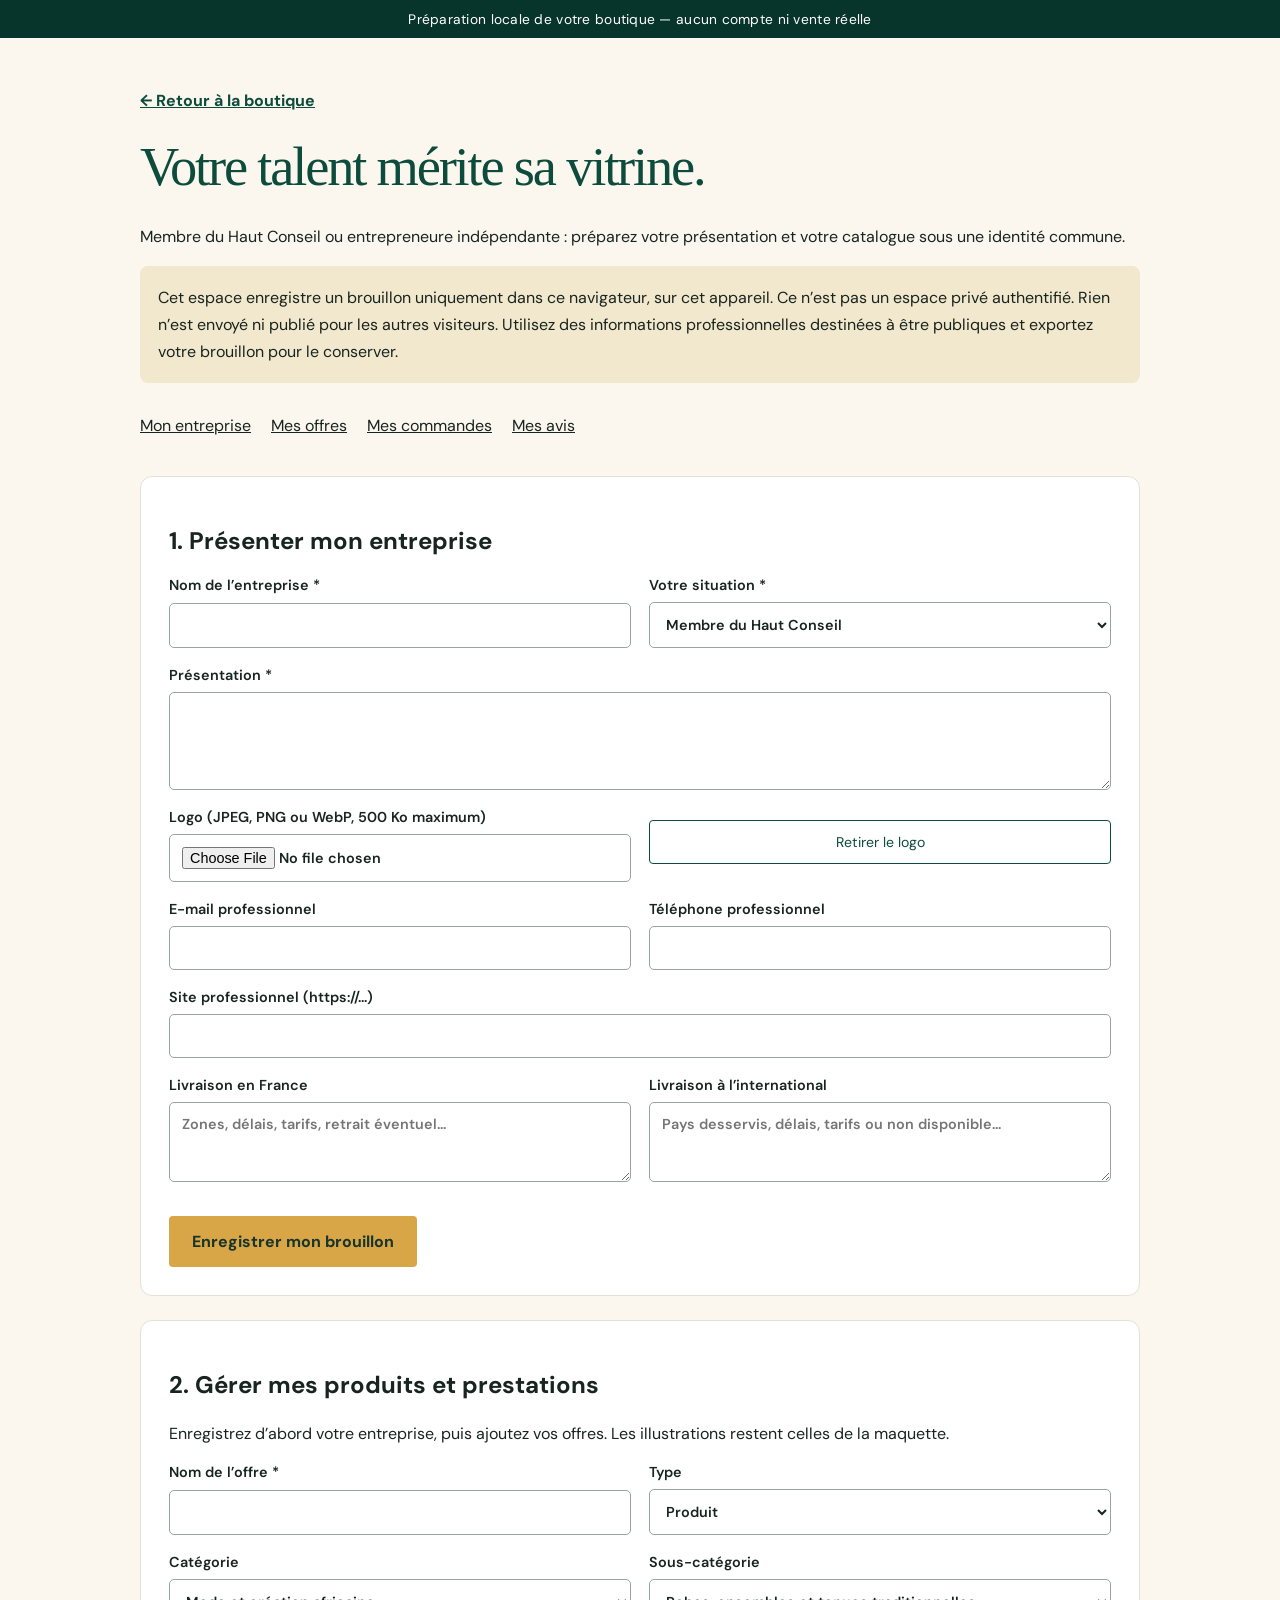
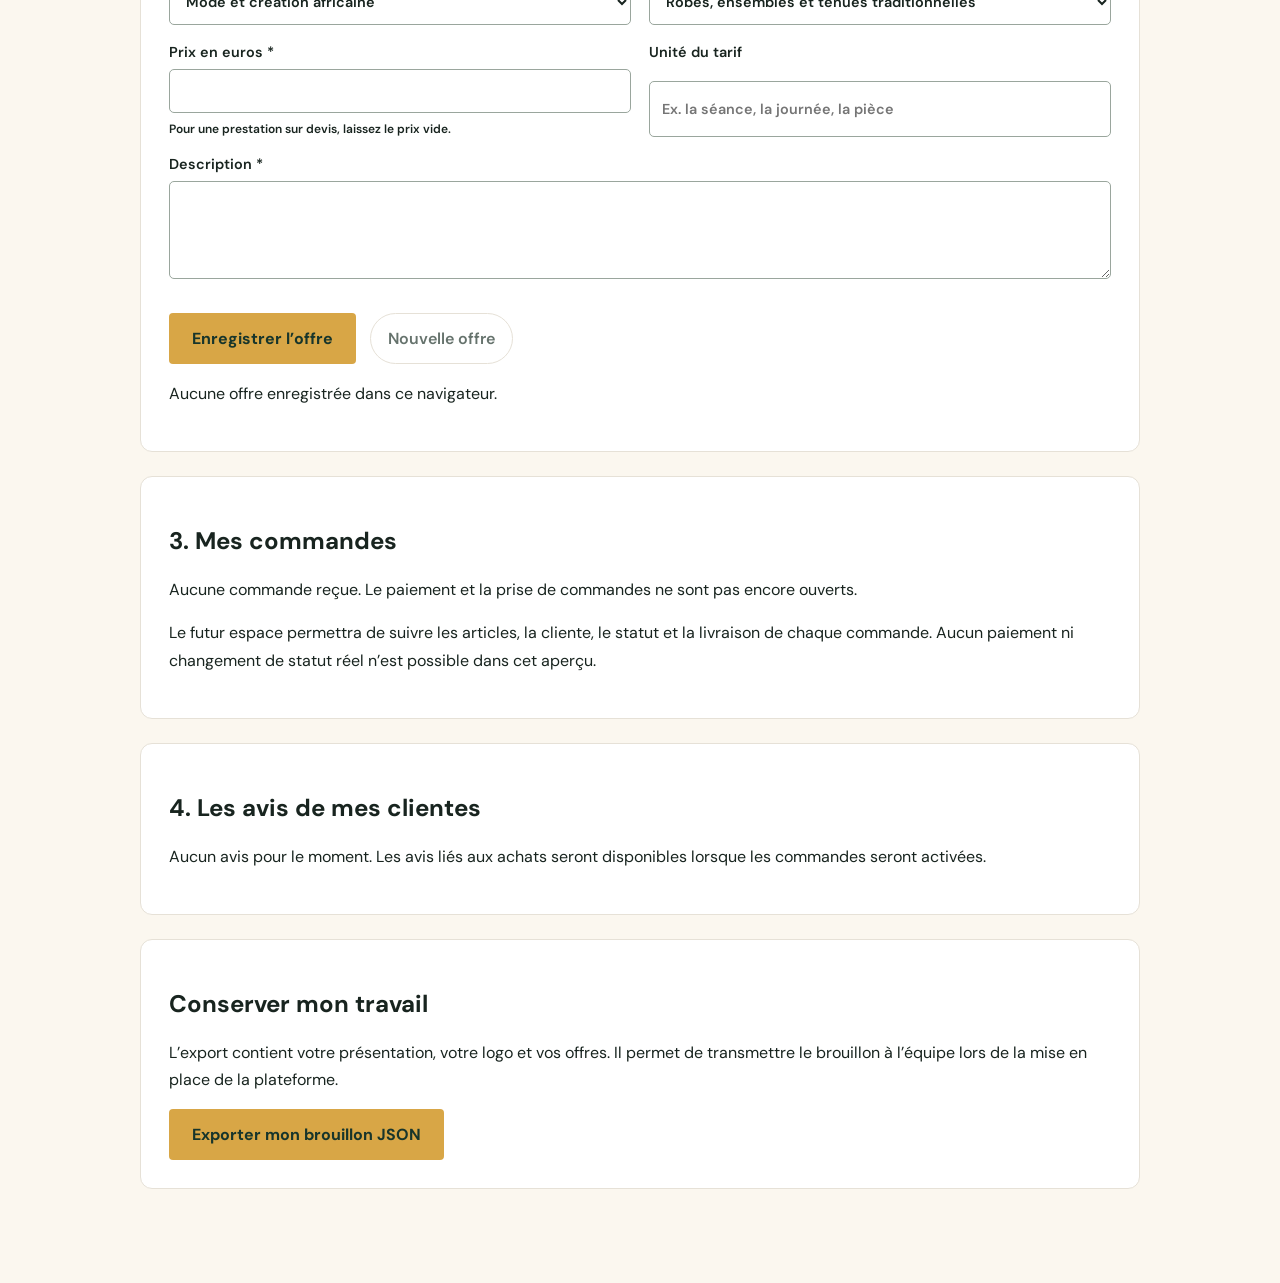
==== espace-vendeuse.html @ 0db1acbc "Structurer la marketplace et ajouter les mini-boutiques et brouillons vendeuses" ====
<!doctype html>
<html lang="fr">
<head>
  <meta charset="utf-8"><meta name="viewport" content="width=device-width,initial-scale=1">
  <title>Espace vendeuse — Boutique HCFCED</title><meta name="robots" content="noindex,nofollow">
  <link rel="preconnect" href="https://fonts.googleapis.com"><link rel="preconnect" href="https://fonts.gstatic.com" crossorigin>
  <link href="https://fonts.googleapis.com/css2?family=DM+Sans:wght@400;500;600;700&amp;family=Playfair+Display:wght@600;700&amp;display=swap" rel="stylesheet">
  <link rel="stylesheet" href="assets/css/main.css"><link rel="stylesheet" href="assets/css/marketplace.css">
  <script src="assets/data/categories.js" defer></script><script src="assets/data/catalogue.js" defer></script><script src="assets/js/marketplace.js" defer></script><script src="assets/js/vendeuse.js" defer></script>
</head>
<body>
  <div class="topbar">Préparation locale de votre boutique — aucun compte ni vente réelle</div>
  <main class="wrap workspace">
    <noscript><p class="notice">Activez JavaScript pour préparer et enregistrer votre brouillon local.</p></noscript>
    <a class="shop-link" href="index.html">← Retour à la boutique</a>
    <h1>Votre talent mérite sa vitrine.</h1><p>Membre du Haut Conseil ou entrepreneure indépendante : préparez votre présentation et votre catalogue sous une identité commune.</p>
    <p class="notice">Cet espace enregistre un brouillon uniquement dans ce navigateur, sur cet appareil. Ce n’est pas un espace privé authentifié. Rien n’est envoyé ni publié pour les autres visiteurs. Utilisez des informations professionnelles destinées à être publiques et exportez votre brouillon pour le conserver.</p>
    <nav aria-label="Espace vendeuse"><a href="#entreprise">Mon entreprise</a><a href="#offres">Mes offres</a><a href="#commandes">Mes commandes</a><a href="#avis">Mes avis</a></nav>
    <p id="workspace-status" role="status" aria-live="polite"></p>
    <section id="entreprise"><h2>1. Présenter mon entreprise</h2><form id="profile-form"><div class="form-grid">
      <label>Nom de l’entreprise *<input name="name" required maxlength="100" autocomplete="organization"></label>
      <label>Votre situation *<select name="membership"><option value="member">Membre du Haut Conseil</option><option value="external">Entrepreneure non adhérente</option></select></label>
      <label class="wide">Présentation *<textarea name="description" required maxlength="1200" rows="4"></textarea></label>
      <label>Logo (JPEG, PNG ou WebP, 500 Ko maximum)<input id="logo-file" type="file" accept="image/jpeg,image/png,image/webp"></label><div><img id="logo-preview" class="seller-logo" alt="Aperçu de votre logo" hidden><button id="remove-logo" type="button" class="offer-button secondary">Retirer le logo</button></div>
      <label>E-mail professionnel<input type="email" name="email" maxlength="150" autocomplete="email"></label><label>Téléphone professionnel<input type="tel" name="phone" maxlength="40" autocomplete="tel"></label>
      <label class="wide">Site professionnel (https://…)<input name="website" type="url" maxlength="400"></label>
      <label>Livraison en France<textarea name="deliveryFrance" rows="3" maxlength="600" placeholder="Zones, délais, tarifs, retrait éventuel…"></textarea></label>
      <label>Livraison à l’international<textarea name="deliveryInternational" rows="3" maxlength="600" placeholder="Pays desservis, délais, tarifs ou non disponible…"></textarea></label>
    </div><div class="actions"><button class="btn btn-gold">Enregistrer mon brouillon</button><a id="preview-link" href="index.html?boutique=local#catalogue" class="shop-link" hidden>Voir ma mini-boutique locale →</a></div></form></section>
    <section id="offres"><h2>2. Gérer mes produits et prestations</h2><p>Enregistrez d’abord votre entreprise, puis ajoutez vos offres. Les illustrations restent celles de la maquette.</p><form id="offer-form"><input type="hidden" name="id"><div class="form-grid">
      <label>Nom de l’offre *<input name="name" required maxlength="120"></label><label>Type<select name="type"><option value="product">Produit</option><option value="service">Prestation de service</option></select></label>
      <label>Catégorie<select name="cat" id="offer-category"></select></label><label>Sous-catégorie<select name="sub" id="offer-subcategory"></select></label>
      <label>Prix en euros *<input name="price" type="number" min="0" max="1000000" step="0.01" required><small>Pour une prestation sur devis, laissez le prix vide.</small></label><label>Unité du tarif<input name="unit" maxlength="60" placeholder="Ex. la séance, la journée, la pièce"></label>
      <label class="wide">Description *<textarea name="description" required maxlength="1500" rows="4"></textarea></label>
    </div><div class="actions"><button class="btn btn-gold">Enregistrer l’offre</button><button id="cancel-edit" type="button" class="filter">Nouvelle offre</button></div></form><div id="own-offers"></div></section>
    <section id="commandes"><h2>3. Mes commandes</h2><p>Aucune commande reçue. Le paiement et la prise de commandes ne sont pas encore ouverts.</p><p>Le futur espace permettra de suivre les articles, la cliente, le statut et la livraison de chaque commande. Aucun paiement ni changement de statut réel n’est possible dans cet aperçu.</p></section>
    <section id="avis"><h2>4. Les avis de mes clientes</h2><p>Aucun avis pour le moment. Les avis liés aux achats seront disponibles lorsque les commandes seront activées.</p></section>
    <section><h2>Conserver mon travail</h2><p>L’export contient votre présentation, votre logo et vos offres. Il permet de transmettre le brouillon à l’équipe lors de la mise en place de la plateforme.</p><button id="export-workspace" class="btn btn-gold">Exporter mon brouillon JSON</button></section>
  </main>
</body>
</html>
---- assets/css/main.css ----
:root{--green:#0d4b3c;--green2:#07342b;--gold:#d8a646;--cream:#fbf7ef;--ink:#18241f;--muted:#66736d;--line:#e6e1d7;--white:#fff;--shadow:0 18px 50px rgba(10,52,42,.12)}

    *{box-sizing:border-box}
html{scroll-behavior:smooth}
body{margin:0;font-family:'DM Sans',sans-serif;color:var(--ink);background:var(--cream);font-size:16px}
button,input{font:inherit}
button{cursor:pointer}
a{text-decoration:none;color:inherit}
.wrap{width:min(1180px,calc(100% - 40px));margin:auto}

    .topbar{background:var(--green2);color:#fff;text-align:center;padding:10px 16px;font-size:.86rem;letter-spacing:.02em}
.topbar strong{color:#f6d994}

    header{background:rgba(251,247,239,.95);position:sticky;top:0;z-index:20;border-bottom:1px solid rgba(13,75,60,.09);backdrop-filter:blur(12px)}
nav{height:78px;display:flex;align-items:center;gap:30px}
.brand{display:flex;align-items:center;gap:12px;margin-right:auto}
.mark{width:42px;height:42px;border-radius:50%;background:var(--green);display:grid;place-items:center;color:var(--gold);font-family:'Playfair Display';font-size:1.35rem}
.brand b{font-family:'Playfair Display';font-size:1.18rem;color:var(--green)}
.brand small{display:block;font-size:.65rem;letter-spacing:.14em;color:var(--muted);text-transform:uppercase}
.links{display:flex;gap:24px;font-weight:600;font-size:.92rem}
.nav-actions{display:flex;gap:10px}
.icon-btn{border:1px solid var(--line);background:white;border-radius:50%;width:44px;height:44px;display:grid;place-items:center;position:relative}
.count{position:absolute;right:-2px;top:-3px;background:var(--gold);color:#17261f;width:19px;height:19px;border-radius:50%;font-size:.7rem;display:grid;place-items:center;font-weight:700}

    .hero{min-height:650px;background:linear-gradient(90deg,rgba(3,39,31,.96) 0%,rgba(3,39,31,.83) 35%,rgba(3,39,31,.08) 68%),url('../images/hero.png') center/cover;display:flex;align-items:center;color:white}
.hero-content{max-width:580px;padding:80px 0}
.eyebrow{display:flex;align-items:center;gap:10px;text-transform:uppercase;letter-spacing:.16em;font-size:.76rem;font-weight:700;color:#f2d38c}
.eyebrow:before{content:'';width:36px;height:1px;background:var(--gold)}
h1{font:700 clamp(3.2rem,6vw,5.6rem)/.96 'Playfair Display';margin:25px 0 24px;letter-spacing:-.04em}
.hero p{font-size:1.12rem;line-height:1.7;color:#eef3ef;max-width:510px}
.actions{display:flex;gap:14px;margin-top:34px}
.btn{border:0;border-radius:4px;padding:15px 23px;font-weight:700;display:inline-flex;align-items:center;justify-content:center;gap:10px}
.btn-gold{background:var(--gold);color:#17352b}
.btn-light{background:transparent;color:white;border:1px solid rgba(255,255,255,.5)}

    .trust{margin-top:-42px;position:relative;z-index:2}
.trust-grid{background:white;box-shadow:var(--shadow);display:grid;grid-template-columns:repeat(4,1fr);padding:25px;border-radius:8px}
.trust-item{padding:0 22px;border-right:1px solid var(--line);display:flex;gap:13px;align-items:center}
.trust-item:last-child{border:0}
.trust-icon{font-size:1.45rem}
.trust-item b{font-size:.9rem;display:block}
.trust-item small{color:var(--muted)}

    section{padding:88px 0}
.section-head{display:flex;align-items:end;justify-content:space-between;margin-bottom:34px}
.section-head h2{font:700 clamp(2.1rem,4vw,3.1rem)/1.1 'Playfair Display';color:var(--green);margin:8px 0}
.section-head p{color:var(--muted);max-width:520px;margin:0;line-height:1.6}
.view-all{font-weight:700;color:var(--green);border-bottom:2px solid var(--gold);padding-bottom:4px}

    .cats{display:grid;grid-template-columns:repeat(5,1fr);gap:14px}
.cat{min-height:180px;border:1px solid var(--line);background:white;padding:22px;border-radius:7px;display:flex;flex-direction:column;justify-content:space-between;transition:.25s}
.cat:hover{transform:translateY(-5px);border-color:var(--gold);box-shadow:0 12px 30px rgba(13,75,60,.08)}
.cat span{font-size:2rem}
.cat b{font-family:'Playfair Display';font-size:1.15rem}
.cat small{color:var(--muted)}

    .catalog{background:#fff}
.toolbar{display:flex;gap:12px;justify-content:space-between;margin-bottom:28px}
.search{flex:1;max-width:420px;position:relative}
.search input{width:100%;padding:14px 18px 14px 44px;border:1px solid var(--line);border-radius:5px;background:var(--cream)}
.search span{position:absolute;left:16px;top:14px}
.filters{display:flex;gap:8px;flex-wrap:wrap}
.filter{border:1px solid var(--line);background:white;border-radius:30px;padding:11px 17px;font-weight:600;color:var(--muted)}
.filter.active{background:var(--green);color:white;border-color:var(--green)}

    .products{display:grid;grid-template-columns:repeat(4,1fr);gap:22px}
.product{border:1px solid var(--line);background:white;border-radius:7px;overflow:hidden;transition:.25s}
.product:hover{transform:translateY(-4px);box-shadow:var(--shadow)}
.visual{height:275px;position:relative;display:grid;place-items:center;overflow:hidden}
.visual:after{content:'';position:absolute;inset:18px;border:1px solid rgba(255,255,255,.45)}
.visual span{font:700 1.1rem 'Playfair Display';color:white;background:rgba(7,52,43,.82);padding:9px 14px;z-index:1;letter-spacing:.04em}
.v1{background:radial-gradient(circle at 65% 35%,#e7b447 0 14%,transparent 15%),linear-gradient(135deg,#154a3d,#87a68d)}
.v2{background:radial-gradient(circle at 42% 42%,#f6dfae 0 18%,transparent 19%),linear-gradient(45deg,#824e37,#d39a6a)}
.v3{background:linear-gradient(45deg,transparent 42%,rgba(255,255,255,.25) 43% 57%,transparent 58%),linear-gradient(135deg,#bb7f82,#f1c9c7)}
.v4{background:radial-gradient(circle at 50% 50%,#c78d43 0 23%,#f3d4a2 24% 34%,transparent 35%),linear-gradient(135deg,#3f271c,#986d4d)}
.v5{background:linear-gradient(120deg,transparent 38%,rgba(245,222,162,.55) 39% 50%,transparent 51%),linear-gradient(135deg,#1c5a4c,#06332a)}
.v6{background:radial-gradient(ellipse at 50% 60%,#f7e8c9 0 20%,transparent 21%),linear-gradient(135deg,#b4834f,#ead6b8)}
.v7{background:linear-gradient(35deg,transparent 30%,#dfb955 31% 38%,transparent 39% 56%,#dfb955 57% 64%,transparent 65%),linear-gradient(135deg,#5a273f,#b76c83)}
.v8{background:radial-gradient(circle at 50% 50%,#f1b84f 0 10%,#7b4020 11% 28%,transparent 29%),linear-gradient(135deg,#452515,#c0844e)}
.product-info{padding:18px}
.seller{font-size:.73rem;text-transform:uppercase;letter-spacing:.1em;color:var(--green);font-weight:700}
.product h3{margin:8px 0 13px;font-size:1rem}
.price-row{display:flex;justify-content:space-between;align-items:center}
.price{font-weight:800;font-size:1.13rem}
.add{border:0;background:var(--cream);width:39px;height:39px;border-radius:50%;font-size:1.25rem;color:var(--green)}
.add:hover{background:var(--gold)}
.empty{display:none;text-align:center;padding:40px;color:var(--muted)}

    .story{background:var(--green);color:white}
.story-grid{display:grid;grid-template-columns:1.05fr .95fr;gap:70px;align-items:center}
.story h2{font:700 clamp(2.3rem,4vw,3.4rem)/1.05 'Playfair Display';margin:14px 0 22px}
.story p{color:#dce8e3;line-height:1.75}
.stats{display:grid;grid-template-columns:repeat(2,1fr);gap:15px}
.stat{background:rgba(255,255,255,.08);border:1px solid rgba(255,255,255,.14);padding:30px;border-radius:7px}
.stat strong{display:block;color:var(--gold);font:700 2.2rem 'Playfair Display'}
.stat span{color:#dce8e3;font-size:.9rem}

    .sellers{display:grid;grid-template-columns:repeat(3,1fr);gap:22px}
.seller-card{background:white;border:1px solid var(--line);padding:25px;border-radius:8px;display:flex;align-items:center;gap:17px}
.avatar{width:62px;height:62px;border-radius:50%;display:grid;place-items:center;background:var(--green);color:var(--gold);font:700 1.3rem 'Playfair Display'}
.seller-card h3{margin:0 0 5px;font-family:'Playfair Display'}
.seller-card p{margin:0;color:var(--muted);font-size:.88rem}
.seller-card small{display:block;margin-top:8px;color:var(--green);font-weight:700}

    .newsletter{padding:0 0 90px}
.newsletter-box{background:var(--gold);padding:48px;display:flex;justify-content:space-between;align-items:center;border-radius:8px}
.newsletter h2{font:700 2rem 'Playfair Display';margin:0;color:var(--green)}
.newsletter p{margin:7px 0 0}
.signup{display:flex;width:min(430px,100%)}
.signup input{flex:1;border:0;padding:15px}
.signup button{border:0;background:var(--green);color:white;padding:0 20px;font-weight:700}

    footer{background:#052c24;color:#d9e3df;padding:60px 0 26px}
.footer-grid{display:grid;grid-template-columns:2fr 1fr 1fr 1fr;gap:50px}
.footer-brand p{max-width:360px;line-height:1.7;color:#a9bab3}
.footer-grid h4{color:#f4d58e;margin-top:0}
.footer-grid a{display:block;margin:11px 0;color:#c9d5d0;font-size:.9rem}
.copyright{border-top:1px solid rgba(255,255,255,.12);margin-top:45px;padding-top:22px;font-size:.82rem;color:#91a69d;display:flex;justify-content:space-between}

    .drawer-backdrop{position:fixed;inset:0;background:rgba(4,28,23,.52);z-index:40;opacity:0;pointer-events:none;transition:.25s}
.drawer-backdrop.open{opacity:1;pointer-events:auto}
.drawer{position:absolute;right:0;top:0;height:100%;width:min(440px,100%);background:white;padding:28px;transform:translateX(100%);transition:.3s;display:flex;flex-direction:column}
.open .drawer{transform:none}
.drawer-head{display:flex;justify-content:space-between;align-items:center;border-bottom:1px solid var(--line);padding-bottom:18px}
.drawer h2{font-family:'Playfair Display';color:var(--green);margin:0}
.close{background:none;border:0;font-size:1.6rem}
.cart-list{flex:1;overflow:auto;padding:14px 0}
.cart-item{display:flex;justify-content:space-between;align-items:center;padding:16px 0;border-bottom:1px solid var(--line);gap:15px}
.cart-item b{display:block}
.cart-item small{color:var(--muted)}
.remove{border:0;background:none;color:#a43b3b}
.cart-empty{text-align:center;color:var(--muted);padding:70px 15px}
.total{border-top:1px solid var(--line);padding-top:18px}
.total-row{display:flex;justify-content:space-between;font-weight:800;font-size:1.2rem;margin-bottom:17px}
.checkout{width:100%;background:var(--green);color:white;border:0;padding:16px;font-weight:700}
.toast{position:fixed;bottom:24px;left:50%;transform:translate(-50%,30px);background:#092f27;color:white;padding:13px 20px;border-radius:4px;opacity:0;pointer-events:none;transition:.25s;z-index:60}
.toast.show{opacity:1;transform:translate(-50%,0)}

    @media(max-width:900px){.links{display:none}
.trust-grid{grid-template-columns:repeat(2,1fr);gap:20px}
.trust-item:nth-child(2){border:0}
.cats{grid-template-columns:repeat(3,1fr)}
.products{grid-template-columns:repeat(2,1fr)}
.story-grid{grid-template-columns:1fr}
.sellers{grid-template-columns:1fr}
.newsletter-box{align-items:flex-start;gap:24px;flex-direction:column}
.footer-grid{grid-template-columns:2fr 1fr 1fr}
.footer-grid>div:last-child{display:none}
}

    @media(max-width:600px){.wrap{width:min(100% - 28px,1180px)}
nav{height:66px}
.brand small{display:none}
.hero{min-height:590px;background-position:63% center}
.hero-content{padding:60px 0}
.hero p{font-size:1rem}
.actions{flex-direction:column;align-items:stretch;width:230px}
.trust{margin-top:0}
.trust-grid{grid-template-columns:1fr;padding:18px}
.trust-item,.trust-item:nth-child(2){border:0;border-bottom:1px solid var(--line);padding:14px}
.cats{grid-template-columns:repeat(2,1fr)}
.cat{min-height:140px}
.toolbar,.section-head{align-items:flex-start;flex-direction:column}
.filters{overflow:auto;flex-wrap:nowrap;width:100%;padding-bottom:6px}
.filter{white-space:nowrap}
.products{gap:12px}
.visual{height:190px}
.product-info{padding:14px}
.story-grid{gap:35px}
.stats{grid-template-columns:1fr 1fr}
.stat{padding:20px}
.newsletter-box{padding:30px 22px}
.signup{flex-direction:column;gap:8px}
.signup button{padding:14px}
.footer-grid{grid-template-columns:1fr 1fr}
.footer-brand{grid-column:1/-1}
.copyright{display:block}
.copyright span{display:block;margin-top:8px}
}

.shop-picker{margin:0 0 24px;display:flex;gap:12px;align-items:center;flex-wrap:wrap}
.shop-picker select{font:inherit;max-width:100%;padding:12px;background:white;color:#18241f;border:1px solid #66736d;border-radius:5px}
.shop-link{display:inline-block;margin-top:12px;text-decoration:underline;color:#0d4b3c;font-weight:700}
:focus-visible{outline:3px solid #b77b1e;outline-offset:4px}
---- assets/css/marketplace.css ----
[hidden]{display:none!important}
.seller-entry{font-size:.85rem;font-weight:700;color:var(--green);text-decoration:underline;white-space:nowrap}
.category-grid{display:grid;grid-template-columns:repeat(5,minmax(0,1fr));gap:14px;align-items:start}
.category-card{border:1px solid var(--line);background:#fff;border-radius:12px;overflow:hidden}
.category-card summary{padding:22px 16px;cursor:pointer;min-height:160px;list-style-position:inside;color:var(--green)}
.category-card summary>span{font-size:1.5rem;color:#9d741d}.category-card h3{font-size:1rem;line-height:1.4;margin:10px 0}.category-card small{color:var(--muted)}
.category-card ul{list-style:none;padding:0 14px;margin:0 0 16px}.category-card button{border:0;background:none;text-align:left;padding:10px 14px;color:var(--green);font-size:.87rem;line-height:1.45;text-decoration:underline;text-underline-offset:3px}.category-card li button{padding-inline:0}
.catalog-controls{display:grid;grid-template-columns:1fr 1.2fr 1fr auto;gap:14px;align-items:end;margin:20px 0}.catalog-controls label,.workspace label{display:grid;gap:8px;font-size:.9rem;font-weight:600}
select,input,textarea{max-width:100%}.catalog-controls select,.workspace input,.workspace select,.workspace textarea,#request-text{width:100%;padding:12px;border:1px solid #9aa69d;border-radius:5px;background:white;color:var(--ink);font:inherit;min-width:0}
.offer-meta{font-size:.82rem;line-height:1.5;color:var(--muted)}.offer-button{display:block;width:100%;border:1px solid var(--green);background:var(--green);color:white;border-radius:4px;padding:12px;margin-top:12px;font-size:.88rem;text-align:center}.offer-button.secondary{background:white;color:var(--green)}
.price-row{flex-wrap:wrap}.price{font-size:1rem}.visual span{max-width:calc(100% - 24px);white-space:normal}.seller-logo{width:72px;height:72px;object-fit:contain;background:white;border-radius:8px;flex-shrink:0}
.seller-profile{padding:36px;background:white;border:1px solid var(--line);border-radius:16px;margin-top:35px}.profile-heading{display:flex;gap:22px;align-items:center}.profile-heading h2{margin:10px 0}.profile-grid{display:grid;grid-template-columns:repeat(3,minmax(0,1fr));gap:28px;margin-top:28px}.profile-grid p,.seller-card p{line-height:1.65;overflow-wrap:anywhere}
.seller-invitation{background:var(--green2);color:white}.seller-invitation p{max-width:720px;line-height:1.7}.seller-invitation .btn{margin-top:15px}
dialog{width:min(640px,calc(100% - 28px));max-height:85vh;border:0;border-radius:16px;padding:28px;color:var(--ink);box-shadow:var(--shadow)}dialog::backdrop{background:rgba(4,28,23,.65)}dialog p{line-height:1.7}.dialog-close{float:right}dialog h2{padding-right:30px}.cart-group{padding:16px 0}.cart-group h3{color:var(--green)}#cartTotal{border-top:1px solid var(--line);padding-top:20px}.total-row{gap:20px;flex-wrap:wrap}#request-text{display:block;margin-top:12px}
.workspace{max-width:1000px;padding-top:40px;padding-bottom:70px}.workspace h1{font:clamp(2rem,5vw,3.4rem)/1.15 Georgia,serif;color:var(--green)}.workspace h2{font-size:1.5rem}.workspace section{background:white;padding:28px;border:1px solid var(--line);border-radius:12px;margin:24px 0}.workspace p{line-height:1.7}.workspace nav{height:auto;display:flex;gap:20px;flex-wrap:wrap;padding:16px 0}.workspace nav a{text-decoration:underline}.form-grid{display:grid;grid-template-columns:1fr 1fr;gap:18px}.form-grid .wide{grid-column:1/-1}.workspace .actions{width:auto;flex-direction:row;flex-wrap:wrap}.notice{background:#f2e8cd;padding:18px;border-radius:8px;line-height:1.6}.saved-offer{padding:18px 0;border-bottom:1px solid var(--line)}.saved-offer button{margin-right:14px;margin-top:10px}.workspace .btn{border:0;cursor:pointer}.workspace .danger{background:white;color:#8b2e2e;border:1px solid #8b2e2e;padding:10px;border-radius:4px}.seller-card{align-items:flex-start}.seller-card small{line-height:1.6;display:block}
@media(max-width:1050px){.category-grid{grid-template-columns:repeat(3,minmax(0,1fr))}.catalog-controls{grid-template-columns:1fr 1fr}.profile-grid{grid-template-columns:1fr}.links{gap:12px}}
@media(max-width:600px){.category-grid{grid-template-columns:repeat(2,minmax(0,1fr))}.catalog-controls,.form-grid{grid-template-columns:1fr}.category-card summary{padding:16px 12px}.form-grid .wide{grid-column:auto}.workspace section{padding:20px}.seller-entry{max-width:68px;white-space:normal}.nav-actions{gap:6px}.brand b{font-size:.85rem}.profile-heading{align-items:flex-start}.seller-profile{padding:22px}.products{grid-template-columns:1fr}.visual{height:230px}.hero{min-height:540px}}
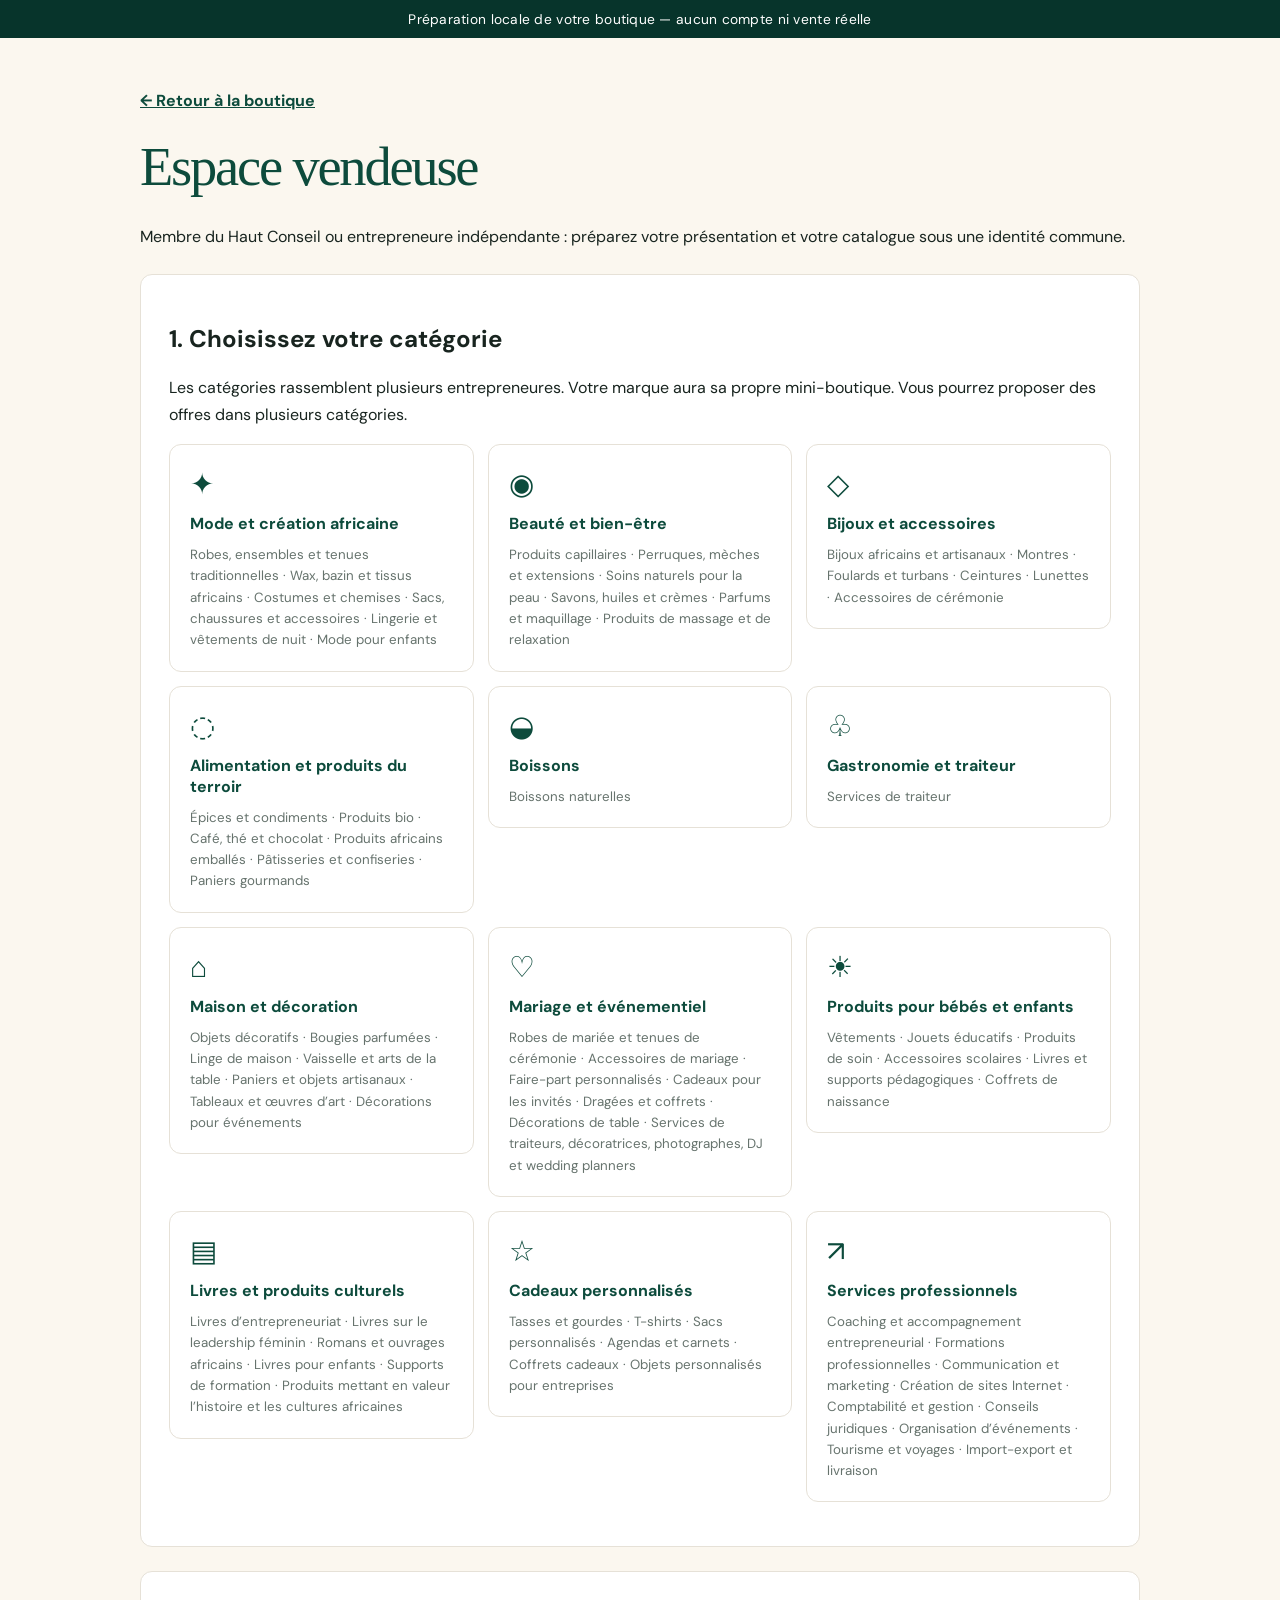
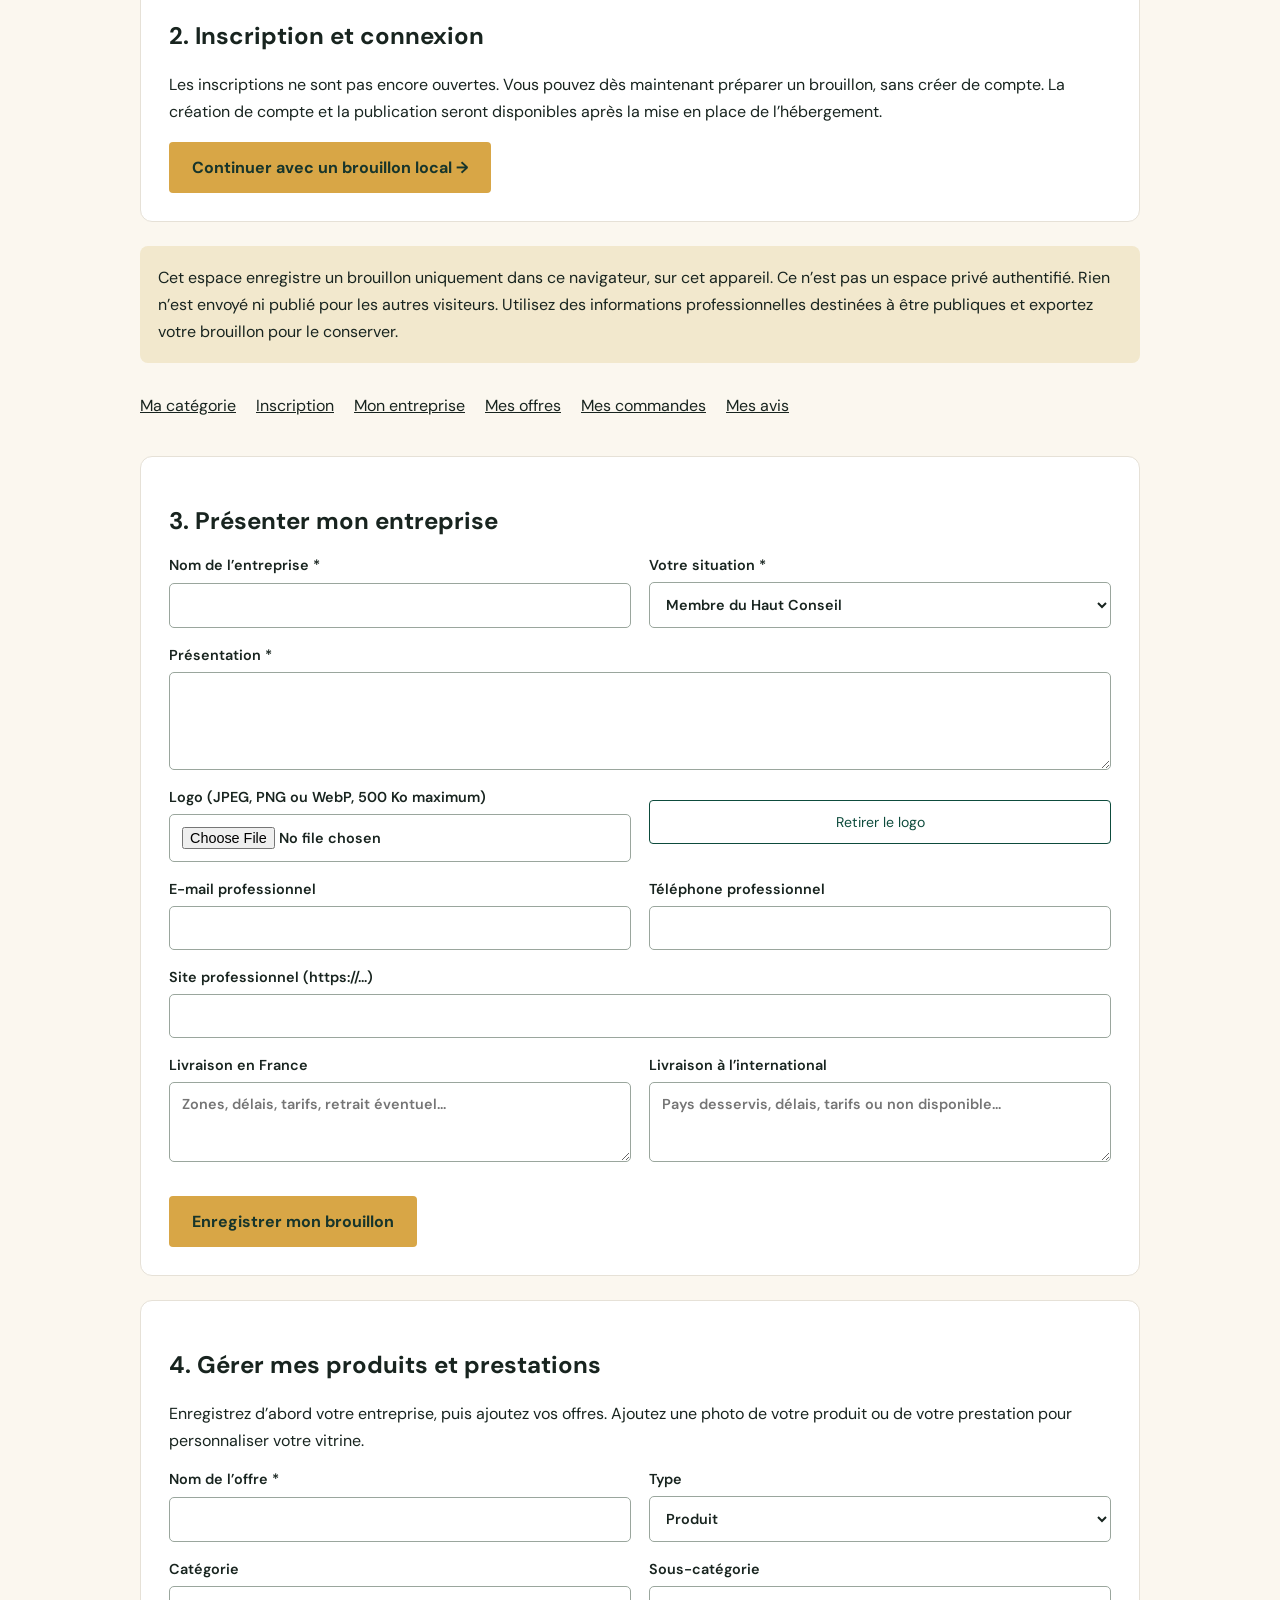
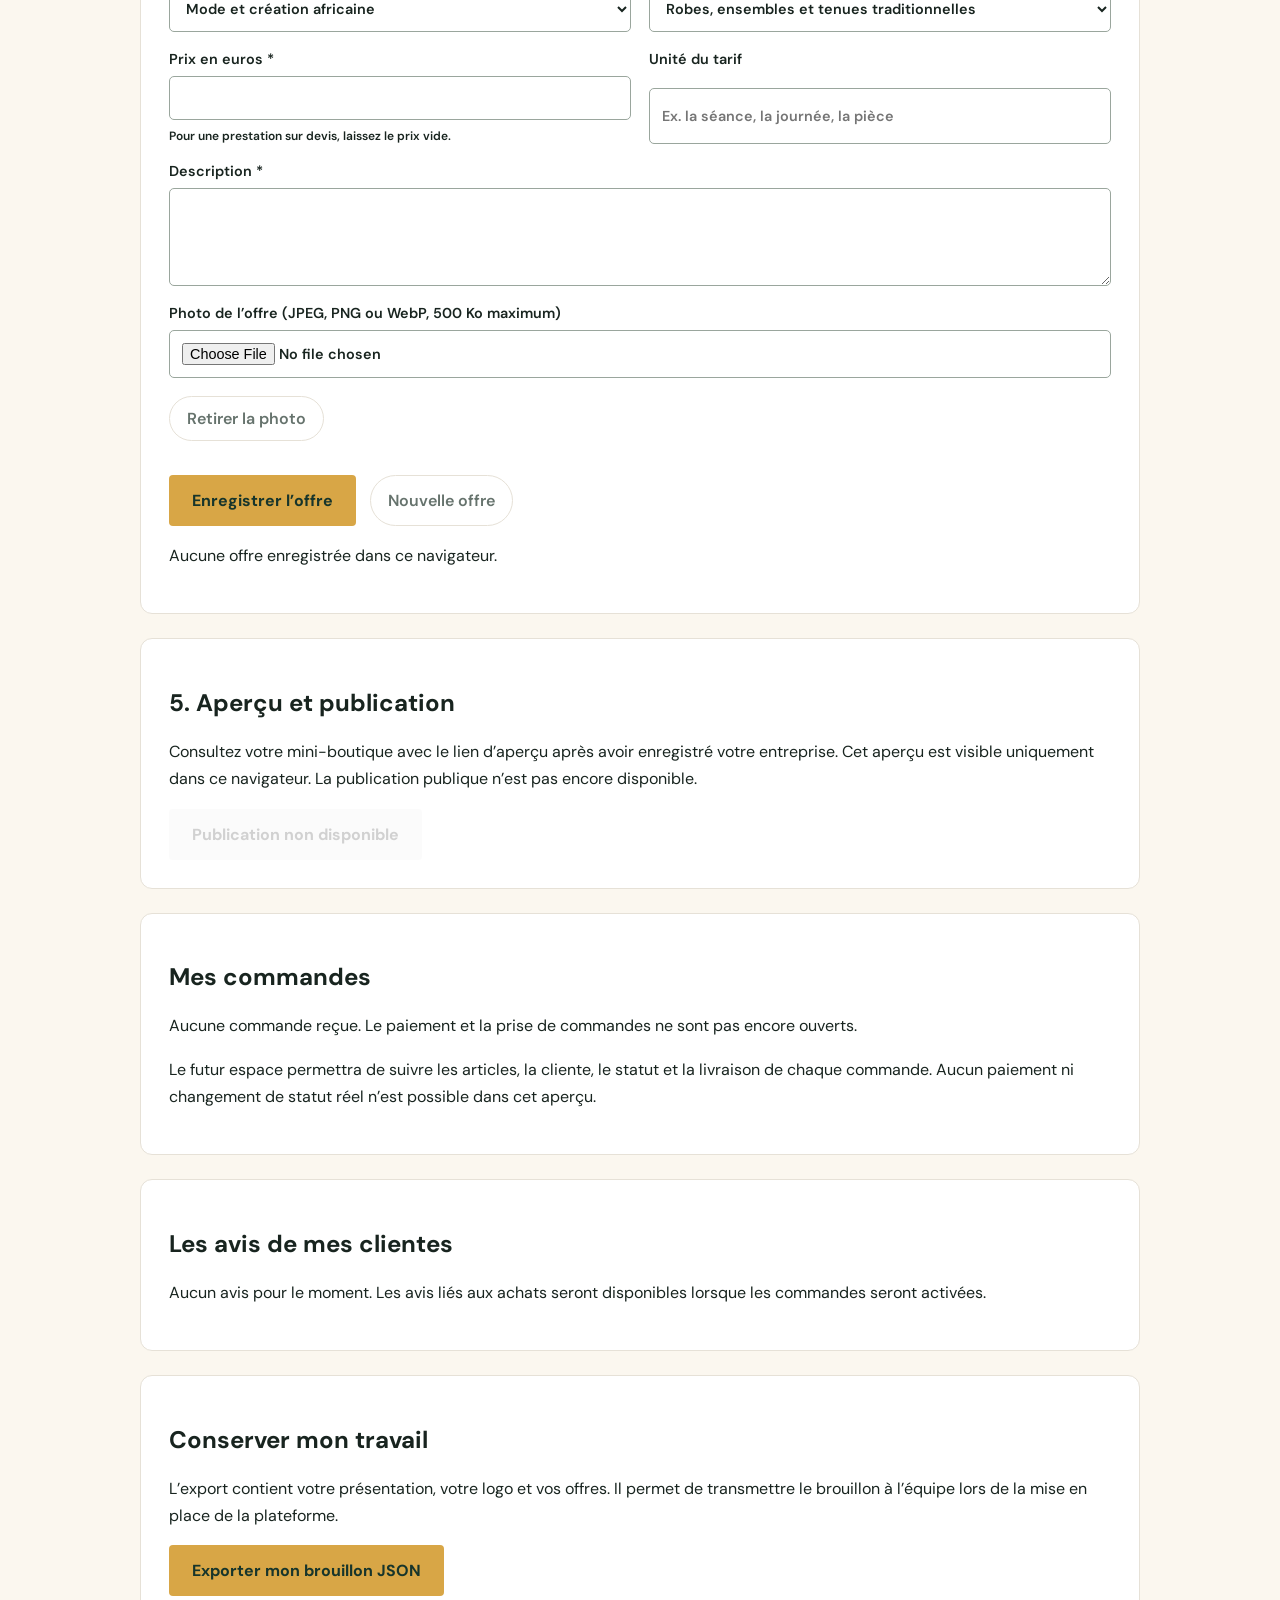
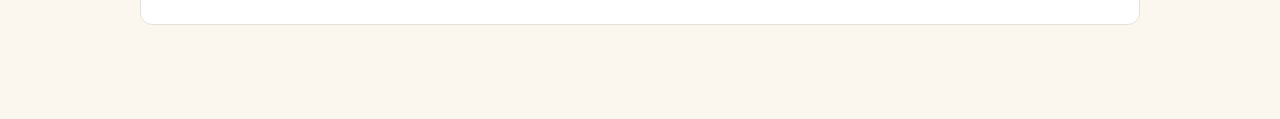
==== commit 8e027bf6: "Reorganiser les categories et le parcours vendeuse selon les vocaux" ====
--- a/espace-vendeuse.html
+++ b/espace-vendeuse.html
@@ -13,11 +13,13 @@
   <main class="wrap workspace">
     <noscript><p class="notice">Activez JavaScript pour préparer et enregistrer votre brouillon local.</p></noscript>
     <a class="shop-link" href="index.html">← Retour à la boutique</a>
-    <h1>Votre talent mérite sa vitrine.</h1><p>Membre du Haut Conseil ou entrepreneure indépendante : préparez votre présentation et votre catalogue sous une identité commune.</p>
+    <h1>Espace vendeuse</h1><p>Membre du Haut Conseil ou entrepreneure indépendante : préparez votre présentation et votre catalogue sous une identité commune.</p>
+    <section id="activites"><h2>1. Choisissez votre catégorie</h2><p>Les catégories rassemblent plusieurs entrepreneures. Votre marque aura sa propre mini-boutique. Vous pourrez proposer des offres dans plusieurs catégories.</p><div class="category-grid" id="seller-categories"></div><p id="selected-activity" role="status"></p></section>
+    <section id="inscription"><h2>2. Inscription et connexion</h2><p>Les inscriptions ne sont pas encore ouvertes. Vous pouvez dès maintenant préparer un brouillon, sans créer de compte. La création de compte et la publication seront disponibles après la mise en place de l’hébergement.</p><a class="btn btn-gold" href="#entreprise">Continuer avec un brouillon local →</a></section>
     <p class="notice">Cet espace enregistre un brouillon uniquement dans ce navigateur, sur cet appareil. Ce n’est pas un espace privé authentifié. Rien n’est envoyé ni publié pour les autres visiteurs. Utilisez des informations professionnelles destinées à être publiques et exportez votre brouillon pour le conserver.</p>
-    <nav aria-label="Espace vendeuse"><a href="#entreprise">Mon entreprise</a><a href="#offres">Mes offres</a><a href="#commandes">Mes commandes</a><a href="#avis">Mes avis</a></nav>
+    <nav aria-label="Espace vendeuse"><a href="#activites">Ma catégorie</a><a href="#inscription">Inscription</a><a href="#entreprise">Mon entreprise</a><a href="#offres">Mes offres</a><a href="#commandes">Mes commandes</a><a href="#avis">Mes avis</a></nav>
     <p id="workspace-status" role="status" aria-live="polite"></p>
-    <section id="entreprise"><h2>1. Présenter mon entreprise</h2><form id="profile-form"><div class="form-grid">
+    <section id="entreprise"><h2>3. Présenter mon entreprise</h2><form id="profile-form"><div class="form-grid">
       <label>Nom de l’entreprise *<input name="name" required maxlength="100" autocomplete="organization"></label>
       <label>Votre situation *<select name="membership"><option value="member">Membre du Haut Conseil</option><option value="external">Entrepreneure non adhérente</option></select></label>
       <label class="wide">Présentation *<textarea name="description" required maxlength="1200" rows="4"></textarea></label>
@@ -27,14 +29,16 @@
       <label>Livraison en France<textarea name="deliveryFrance" rows="3" maxlength="600" placeholder="Zones, délais, tarifs, retrait éventuel…"></textarea></label>
       <label>Livraison à l’international<textarea name="deliveryInternational" rows="3" maxlength="600" placeholder="Pays desservis, délais, tarifs ou non disponible…"></textarea></label>
     </div><div class="actions"><button class="btn btn-gold">Enregistrer mon brouillon</button><a id="preview-link" href="index.html?boutique=local#catalogue" class="shop-link" hidden>Voir ma mini-boutique locale →</a></div></form></section>
-    <section id="offres"><h2>2. Gérer mes produits et prestations</h2><p>Enregistrez d’abord votre entreprise, puis ajoutez vos offres. Les illustrations restent celles de la maquette.</p><form id="offer-form"><input type="hidden" name="id"><div class="form-grid">
+    <section id="offres"><h2>4. Gérer mes produits et prestations</h2><p>Enregistrez d’abord votre entreprise, puis ajoutez vos offres. Ajoutez une photo de votre produit ou de votre prestation pour personnaliser votre vitrine.</p><form id="offer-form"><input type="hidden" name="id"><div class="form-grid">
       <label>Nom de l’offre *<input name="name" required maxlength="120"></label><label>Type<select name="type"><option value="product">Produit</option><option value="service">Prestation de service</option></select></label>
       <label>Catégorie<select name="cat" id="offer-category"></select></label><label>Sous-catégorie<select name="sub" id="offer-subcategory"></select></label>
       <label>Prix en euros *<input name="price" type="number" min="0" max="1000000" step="0.01" required><small>Pour une prestation sur devis, laissez le prix vide.</small></label><label>Unité du tarif<input name="unit" maxlength="60" placeholder="Ex. la séance, la journée, la pièce"></label>
       <label class="wide">Description *<textarea name="description" required maxlength="1500" rows="4"></textarea></label>
+      <label class="wide">Photo de l’offre (JPEG, PNG ou WebP, 500 Ko maximum)<input id="offer-photo" type="file" accept="image/jpeg,image/png,image/webp"></label><div class="wide"><img id="photo-preview" class="offer-photo-preview" alt="Aperçu de l’offre" hidden><button type="button" id="remove-photo" class="filter">Retirer la photo</button></div>
     </div><div class="actions"><button class="btn btn-gold">Enregistrer l’offre</button><button id="cancel-edit" type="button" class="filter">Nouvelle offre</button></div></form><div id="own-offers"></div></section>
-    <section id="commandes"><h2>3. Mes commandes</h2><p>Aucune commande reçue. Le paiement et la prise de commandes ne sont pas encore ouverts.</p><p>Le futur espace permettra de suivre les articles, la cliente, le statut et la livraison de chaque commande. Aucun paiement ni changement de statut réel n’est possible dans cet aperçu.</p></section>
-    <section id="avis"><h2>4. Les avis de mes clientes</h2><p>Aucun avis pour le moment. Les avis liés aux achats seront disponibles lorsque les commandes seront activées.</p></section>
+    <section id="publication"><h2>5. Aperçu et publication</h2><p>Consultez votre mini-boutique avec le lien d’aperçu après avoir enregistré votre entreprise. Cet aperçu est visible uniquement dans ce navigateur. La publication publique n’est pas encore disponible.</p><button class="btn" disabled>Publication non disponible</button></section>
+    <section id="commandes"><h2>Mes commandes</h2><p>Aucune commande reçue. Le paiement et la prise de commandes ne sont pas encore ouverts.</p><p>Le futur espace permettra de suivre les articles, la cliente, le statut et la livraison de chaque commande. Aucun paiement ni changement de statut réel n’est possible dans cet aperçu.</p></section>
+    <section id="avis"><h2>Les avis de mes clientes</h2><p>Aucun avis pour le moment. Les avis liés aux achats seront disponibles lorsque les commandes seront activées.</p></section>
     <section><h2>Conserver mon travail</h2><p>L’export contient votre présentation, votre logo et vos offres. Il permet de transmettre le brouillon à l’équipe lors de la mise en place de la plateforme.</p><button id="export-workspace" class="btn btn-gold">Exporter mon brouillon JSON</button></section>
   </main>
 </body>
--- a/assets/css/marketplace.css
+++ b/assets/css/marketplace.css
@@ -15,3 +15,5 @@
 .workspace{max-width:1000px;padding-top:40px;padding-bottom:70px}.workspace h1{font:clamp(2rem,5vw,3.4rem)/1.15 Georgia,serif;color:var(--green)}.workspace h2{font-size:1.5rem}.workspace section{background:white;padding:28px;border:1px solid var(--line);border-radius:12px;margin:24px 0}.workspace p{line-height:1.7}.workspace nav{height:auto;display:flex;gap:20px;flex-wrap:wrap;padding:16px 0}.workspace nav a{text-decoration:underline}.form-grid{display:grid;grid-template-columns:1fr 1fr;gap:18px}.form-grid .wide{grid-column:1/-1}.workspace .actions{width:auto;flex-direction:row;flex-wrap:wrap}.notice{background:#f2e8cd;padding:18px;border-radius:8px;line-height:1.6}.saved-offer{padding:18px 0;border-bottom:1px solid var(--line)}.saved-offer button{margin-right:14px;margin-top:10px}.workspace .btn{border:0;cursor:pointer}.workspace .danger{background:white;color:#8b2e2e;border:1px solid #8b2e2e;padding:10px;border-radius:4px}.seller-card{align-items:flex-start}.seller-card small{line-height:1.6;display:block}
 @media(max-width:1050px){.category-grid{grid-template-columns:repeat(3,minmax(0,1fr))}.catalog-controls{grid-template-columns:1fr 1fr}.profile-grid{grid-template-columns:1fr}.links{gap:12px}}
 @media(max-width:600px){.category-grid{grid-template-columns:repeat(2,minmax(0,1fr))}.catalog-controls,.form-grid{grid-template-columns:1fr}.category-card summary{padding:16px 12px}.form-grid .wide{grid-column:auto}.workspace section{padding:20px}.seller-entry{max-width:68px;white-space:normal}.nav-actions{gap:6px}.brand b{font-size:.85rem}.profile-heading{align-items:flex-start}.seller-profile{padding:22px}.products{grid-template-columns:1fr}.visual{height:230px}.hero{min-height:540px}}
+
+.seller-gateway{display:flex;align-items:center;justify-content:space-between;gap:24px;padding-top:24px;padding-bottom:24px}.seller-gateway strong{font-size:1.7rem;color:var(--green)}.seller-gateway p{max-width:660px;line-height:1.6}.seller-gateway .btn{flex-shrink:0}.activity-choice{text-align:left;background:#fff;border:1px solid var(--line);border-radius:12px;padding:20px;cursor:pointer;color:var(--green);font:inherit}.activity-choice:hover,.activity-choice:focus-visible{background:#f2e8cd;outline:2px solid var(--green)}.activity-choice span{display:block;font-size:1.8rem}.activity-choice strong{display:block;margin:10px 0}.activity-choice small{display:block;line-height:1.6;color:var(--muted)}.workspace .category-grid{grid-template-columns:repeat(3,minmax(0,1fr))}.offer-photo-preview{display:block;max-width:100%;max-height:220px;margin-bottom:12px}.product-photo{position:absolute;inset:0;width:100%;height:100%;object-fit:contain;background:white;z-index:1}.visual span{z-index:2}.detail-photo{max-width:100%;max-height:400px;display:block;margin:20px auto}.workspace [hidden]{display:none}.workspace button:disabled{opacity:.6;cursor:not-allowed}@media(max-width:650px){.seller-gateway{flex-direction:column;align-items:stretch}.workspace .category-grid{grid-template-columns:1fr}.seller-entry{max-width:none!important}}
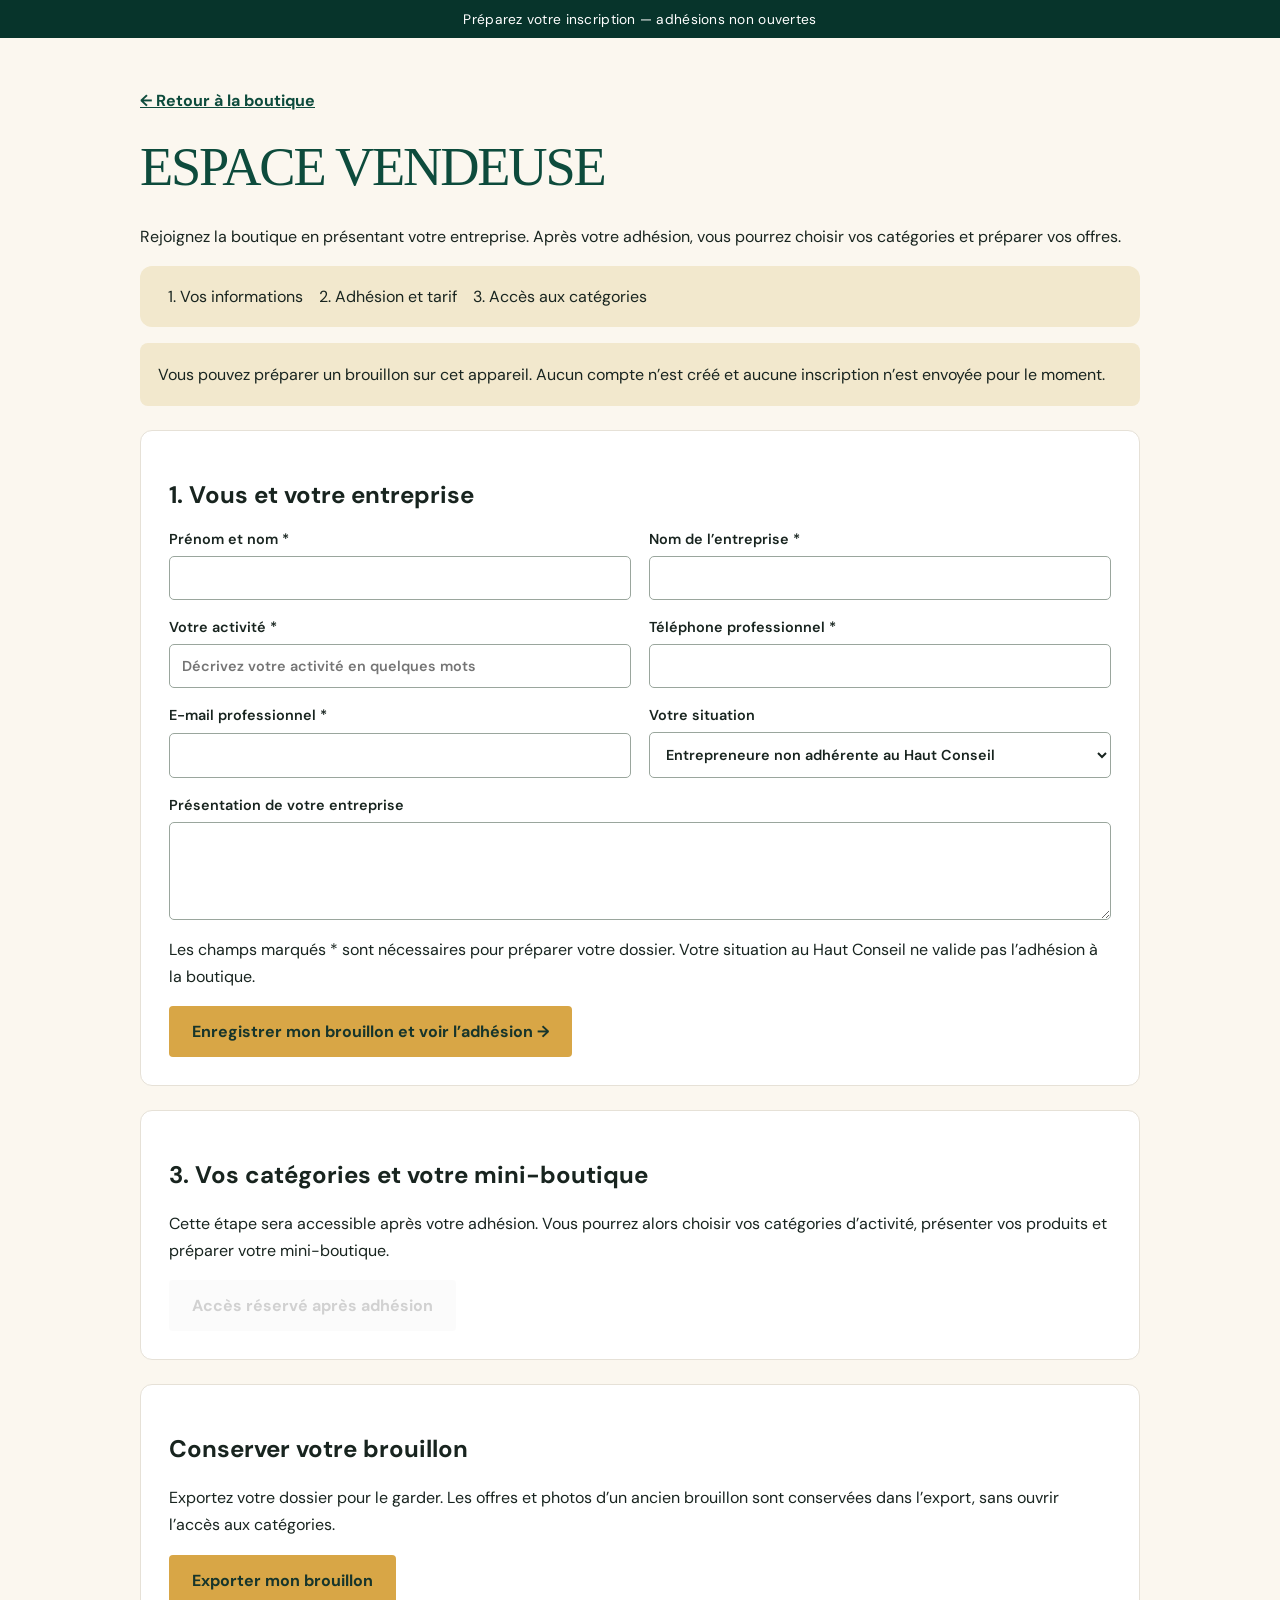
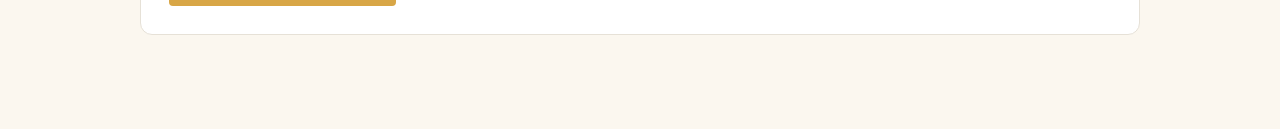
==== commit 9eff02c0: "Placer les informations et adhesion avant les categories vendeuses" ====
--- a/espace-vendeuse.html
+++ b/espace-vendeuse.html
@@ -6,40 +6,36 @@
   <link rel="preconnect" href="https://fonts.googleapis.com"><link rel="preconnect" href="https://fonts.gstatic.com" crossorigin>
   <link href="https://fonts.googleapis.com/css2?family=DM+Sans:wght@400;500;600;700&amp;family=Playfair+Display:wght@600;700&amp;display=swap" rel="stylesheet">
   <link rel="stylesheet" href="assets/css/main.css"><link rel="stylesheet" href="assets/css/marketplace.css">
-  <script src="assets/data/categories.js" defer></script><script src="assets/data/catalogue.js" defer></script><script src="assets/js/marketplace.js" defer></script><script src="assets/js/vendeuse.js" defer></script>
+  <script src="assets/data/categories.js" defer></script><script src="assets/data/catalogue.js" defer></script><script src="assets/js/marketplace.js" defer></script><script src="assets/js/inscription.js" defer></script>
 </head>
 <body>
-  <div class="topbar">Préparation locale de votre boutique — aucun compte ni vente réelle</div>
-  <main class="wrap workspace">
-    <noscript><p class="notice">Activez JavaScript pour préparer et enregistrer votre brouillon local.</p></noscript>
-    <a class="shop-link" href="index.html">← Retour à la boutique</a>
-    <h1>Espace vendeuse</h1><p>Membre du Haut Conseil ou entrepreneure indépendante : préparez votre présentation et votre catalogue sous une identité commune.</p>
-    <section id="activites"><h2>1. Choisissez votre catégorie</h2><p>Les catégories rassemblent plusieurs entrepreneures. Votre marque aura sa propre mini-boutique. Vous pourrez proposer des offres dans plusieurs catégories.</p><div class="category-grid" id="seller-categories"></div><p id="selected-activity" role="status"></p></section>
-    <section id="inscription"><h2>2. Inscription et connexion</h2><p>Les inscriptions ne sont pas encore ouvertes. Vous pouvez dès maintenant préparer un brouillon, sans créer de compte. La création de compte et la publication seront disponibles après la mise en place de l’hébergement.</p><a class="btn btn-gold" href="#entreprise">Continuer avec un brouillon local →</a></section>
-    <p class="notice">Cet espace enregistre un brouillon uniquement dans ce navigateur, sur cet appareil. Ce n’est pas un espace privé authentifié. Rien n’est envoyé ni publié pour les autres visiteurs. Utilisez des informations professionnelles destinées à être publiques et exportez votre brouillon pour le conserver.</p>
-    <nav aria-label="Espace vendeuse"><a href="#activites">Ma catégorie</a><a href="#inscription">Inscription</a><a href="#entreprise">Mon entreprise</a><a href="#offres">Mes offres</a><a href="#commandes">Mes commandes</a><a href="#avis">Mes avis</a></nav>
-    <p id="workspace-status" role="status" aria-live="polite"></p>
-    <section id="entreprise"><h2>3. Présenter mon entreprise</h2><form id="profile-form"><div class="form-grid">
-      <label>Nom de l’entreprise *<input name="name" required maxlength="100" autocomplete="organization"></label>
-      <label>Votre situation *<select name="membership"><option value="member">Membre du Haut Conseil</option><option value="external">Entrepreneure non adhérente</option></select></label>
-      <label class="wide">Présentation *<textarea name="description" required maxlength="1200" rows="4"></textarea></label>
-      <label>Logo (JPEG, PNG ou WebP, 500 Ko maximum)<input id="logo-file" type="file" accept="image/jpeg,image/png,image/webp"></label><div><img id="logo-preview" class="seller-logo" alt="Aperçu de votre logo" hidden><button id="remove-logo" type="button" class="offer-button secondary">Retirer le logo</button></div>
-      <label>E-mail professionnel<input type="email" name="email" maxlength="150" autocomplete="email"></label><label>Téléphone professionnel<input type="tel" name="phone" maxlength="40" autocomplete="tel"></label>
-      <label class="wide">Site professionnel (https://…)<input name="website" type="url" maxlength="400"></label>
-      <label>Livraison en France<textarea name="deliveryFrance" rows="3" maxlength="600" placeholder="Zones, délais, tarifs, retrait éventuel…"></textarea></label>
-      <label>Livraison à l’international<textarea name="deliveryInternational" rows="3" maxlength="600" placeholder="Pays desservis, délais, tarifs ou non disponible…"></textarea></label>
-    </div><div class="actions"><button class="btn btn-gold">Enregistrer mon brouillon</button><a id="preview-link" href="index.html?boutique=local#catalogue" class="shop-link" hidden>Voir ma mini-boutique locale →</a></div></form></section>
-    <section id="offres"><h2>4. Gérer mes produits et prestations</h2><p>Enregistrez d’abord votre entreprise, puis ajoutez vos offres. Ajoutez une photo de votre produit ou de votre prestation pour personnaliser votre vitrine.</p><form id="offer-form"><input type="hidden" name="id"><div class="form-grid">
-      <label>Nom de l’offre *<input name="name" required maxlength="120"></label><label>Type<select name="type"><option value="product">Produit</option><option value="service">Prestation de service</option></select></label>
-      <label>Catégorie<select name="cat" id="offer-category"></select></label><label>Sous-catégorie<select name="sub" id="offer-subcategory"></select></label>
-      <label>Prix en euros *<input name="price" type="number" min="0" max="1000000" step="0.01" required><small>Pour une prestation sur devis, laissez le prix vide.</small></label><label>Unité du tarif<input name="unit" maxlength="60" placeholder="Ex. la séance, la journée, la pièce"></label>
-      <label class="wide">Description *<textarea name="description" required maxlength="1500" rows="4"></textarea></label>
-      <label class="wide">Photo de l’offre (JPEG, PNG ou WebP, 500 Ko maximum)<input id="offer-photo" type="file" accept="image/jpeg,image/png,image/webp"></label><div class="wide"><img id="photo-preview" class="offer-photo-preview" alt="Aperçu de l’offre" hidden><button type="button" id="remove-photo" class="filter">Retirer la photo</button></div>
-    </div><div class="actions"><button class="btn btn-gold">Enregistrer l’offre</button><button id="cancel-edit" type="button" class="filter">Nouvelle offre</button></div></form><div id="own-offers"></div></section>
-    <section id="publication"><h2>5. Aperçu et publication</h2><p>Consultez votre mini-boutique avec le lien d’aperçu après avoir enregistré votre entreprise. Cet aperçu est visible uniquement dans ce navigateur. La publication publique n’est pas encore disponible.</p><button class="btn" disabled>Publication non disponible</button></section>
-    <section id="commandes"><h2>Mes commandes</h2><p>Aucune commande reçue. Le paiement et la prise de commandes ne sont pas encore ouverts.</p><p>Le futur espace permettra de suivre les articles, la cliente, le statut et la livraison de chaque commande. Aucun paiement ni changement de statut réel n’est possible dans cet aperçu.</p></section>
-    <section id="avis"><h2>Les avis de mes clientes</h2><p>Aucun avis pour le moment. Les avis liés aux achats seront disponibles lorsque les commandes seront activées.</p></section>
-    <section><h2>Conserver mon travail</h2><p>L’export contient votre présentation, votre logo et vos offres. Il permet de transmettre le brouillon à l’équipe lors de la mise en place de la plateforme.</p><button id="export-workspace" class="btn btn-gold">Exporter mon brouillon JSON</button></section>
-  </main>
-</body>
-</html>
+<div class="topbar">Préparez votre inscription — adhésions non ouvertes</div>
+<main class="wrap workspace">
+<a class="shop-link" href="index.html">← Retour à la boutique</a>
+<h1>ESPACE VENDEUSE</h1>
+<p>Rejoignez la boutique en présentant votre entreprise. Après votre adhésion, vous pourrez choisir vos catégories et préparer vos offres.</p>
+<ol class="onboarding-steps" aria-label="Les étapes de votre inscription"><li>Vos informations</li><li>Adhésion et tarif</li><li>Accès aux catégories</li></ol>
+<p class="notice">Vous pouvez préparer un brouillon sur cet appareil. Aucun compte n’est créé et aucune inscription n’est envoyée pour le moment.</p>
+<noscript><p class="notice">Activez JavaScript pour enregistrer votre brouillon et poursuivre.</p></noscript>
+<p id="workspace-status" role="status" aria-live="polite"></p>
+<section id="informations"><h2>1. Vous et votre entreprise</h2>
+<form id="registration-form"><div class="form-grid">
+<label>Prénom et nom *<input name="contactName" required maxlength="150" autocomplete="name"></label>
+<label>Nom de l’entreprise *<input name="name" required maxlength="100" autocomplete="organization"></label>
+<label>Votre activité *<input name="activity" required maxlength="200" placeholder="Décrivez votre activité en quelques mots"></label>
+<label>Téléphone professionnel *<input name="phone" type="tel" required maxlength="40" autocomplete="tel"></label>
+<label>E-mail professionnel *<input name="email" type="email" required maxlength="150" autocomplete="email"></label>
+<label>Votre situation<select name="membership"><option value="external">Entrepreneure non adhérente au Haut Conseil</option><option value="member">Membre du Haut Conseil</option></select></label>
+<label class="wide">Présentation de votre entreprise<textarea name="description" maxlength="1200" rows="4"></textarea></label>
+</div><p>Les champs marqués * sont nécessaires pour préparer votre dossier. Votre situation au Haut Conseil ne valide pas l’adhésion à la boutique.</p>
+<button class="btn btn-gold">Enregistrer mon brouillon et voir l’adhésion →</button>
+</form></section>
+<section id="adhesion" hidden tabindex="-1"><h2>2. Adhésion à la boutique</h2>
+<p>Vos informations sont enregistrées dans ce navigateur. Elles n’ont pas été transmises à l’équipe.</p>
+<div class="notice"><strong>Tarif à venir</strong><p>Le montant, la durée et les modalités de l’adhésion seront précisés avant l’ouverture des inscriptions. Aucun paiement n’est demandé actuellement.</p></div>
+<p>L’accès aux catégories sera ouvert après validation de votre adhésion. Les conditions de cette validation seront communiquées avec les tarifs.</p>
+<button class="btn" disabled>Adhésion bientôt disponible</button>
+<a class="shop-link" href="#informations">Modifier mes informations</a></section>
+<section id="acces-categories"><h2>3. Vos catégories et votre mini-boutique</h2><p>Cette étape sera accessible après votre adhésion. Vous pourrez alors choisir vos catégories d’activité, présenter vos produits et préparer votre mini-boutique.</p><button class="btn" disabled>Accès réservé après adhésion</button></section>
+<section><h2>Conserver votre brouillon</h2><p>Exportez votre dossier pour le garder. Les offres et photos d’un ancien brouillon sont conservées dans l’export, sans ouvrir l’accès aux catégories.</p><button id="export-workspace" class="btn btn-gold">Exporter mon brouillon</button></section>
+</main></body></html>
--- a/assets/css/marketplace.css
+++ b/assets/css/marketplace.css
@@ -17,3 +17,5 @@
 @media(max-width:600px){.category-grid{grid-template-columns:repeat(2,minmax(0,1fr))}.catalog-controls,.form-grid{grid-template-columns:1fr}.category-card summary{padding:16px 12px}.form-grid .wide{grid-column:auto}.workspace section{padding:20px}.seller-entry{max-width:68px;white-space:normal}.nav-actions{gap:6px}.brand b{font-size:.85rem}.profile-heading{align-items:flex-start}.seller-profile{padding:22px}.products{grid-template-columns:1fr}.visual{height:230px}.hero{min-height:540px}}
 
 .seller-gateway{display:flex;align-items:center;justify-content:space-between;gap:24px;padding-top:24px;padding-bottom:24px}.seller-gateway strong{font-size:1.7rem;color:var(--green)}.seller-gateway p{max-width:660px;line-height:1.6}.seller-gateway .btn{flex-shrink:0}.activity-choice{text-align:left;background:#fff;border:1px solid var(--line);border-radius:12px;padding:20px;cursor:pointer;color:var(--green);font:inherit}.activity-choice:hover,.activity-choice:focus-visible{background:#f2e8cd;outline:2px solid var(--green)}.activity-choice span{display:block;font-size:1.8rem}.activity-choice strong{display:block;margin:10px 0}.activity-choice small{display:block;line-height:1.6;color:var(--muted)}.workspace .category-grid{grid-template-columns:repeat(3,minmax(0,1fr))}.offer-photo-preview{display:block;max-width:100%;max-height:220px;margin-bottom:12px}.product-photo{position:absolute;inset:0;width:100%;height:100%;object-fit:contain;background:white;z-index:1}.visual span{z-index:2}.detail-photo{max-width:100%;max-height:400px;display:block;margin:20px auto}.workspace [hidden]{display:none}.workspace button:disabled{opacity:.6;cursor:not-allowed}@media(max-width:650px){.seller-gateway{flex-direction:column;align-items:stretch}.workspace .category-grid{grid-template-columns:1fr}.seller-entry{max-width:none!important}}
+
+.onboarding-steps{display:flex;gap:32px;flex-wrap:wrap;padding:20px 20px 20px 40px;background:#f2e8cd;border-radius:12px}.seller-gateway strong{font-size:clamp(2rem,5vw,3.2rem)}#adhesion .shop-link{display:inline-block;margin:18px} .workspace section:focus{outline:2px solid var(--green)}
